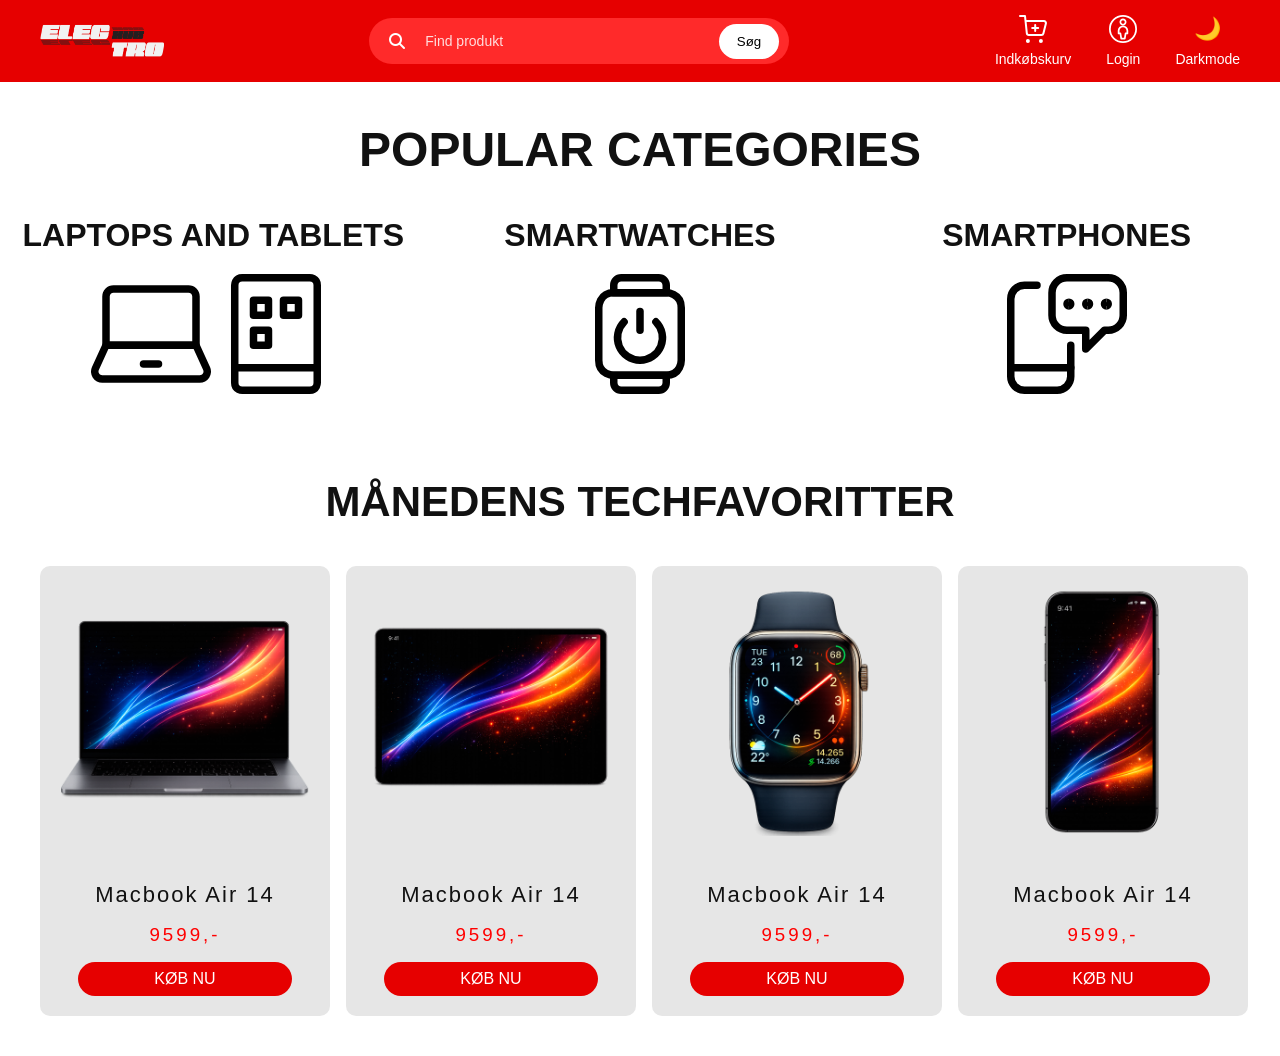
==== index.html @ 6bc9238a "javascriptedit" ====
<!DOCTYPE html>
<html lang="da">

<head>
    <meta charset="UTF-8">
    <title>Menu</title>
    <link rel="stylesheet" href="index.css">
    <link rel="stylesheet" href="global.css">
    <link rel="stylesheet" href="https://cdnjs.cloudflare.com/ajax/libs/font-awesome/6.5.0/css/all.min.css">
</head>

<body>

    <header class="topbar">
        <div class="burger">
            <i class="fa fa-bars"></i>
        </div>

        <div class="logo">
            <img src="logolightmode.png" alt="Electro Logo">
        </div>

        <div class="search-box">
            <i class="fa fa-search"></i>
            <input type="text" placeholder="Find produkt">
            <button>Søg</button>
        </div>

        <nav class="menu-icons">
            <a href="#">
                <img src="ikoner/Shopping-Cart-Add--Streamline-Core.svg" alt="Indkøbskurv">
                Indkøbskurv
            </a>

            <a href="#">
                <img src="ikoner/Single-Neutral-Circle--Streamline-Ultimate.svg" alt="Login">
                Login
            </a>

            <a href="#" id="darkmode-toggle">
                <span class="moon-icon">🌙</span>
                Darkmode
            </a>
        </nav>
    </header>

    <div class="burger-menu">
        <div class="burger-top">
            <img src="logolightmode.png" alt="Electro Logo" class="burger-logo">
        </div>

        <div class="burger-search">
            <i class="fa fa-search"></i>
            <span>Søg</span>
        </div>

        <div class="burger-categories">
            <a href="#" class="burger-category">
                <span>LAPTOPS AND TABLETS</span>
                <div class="burger-icons">
                    <img src="ikoner/Categories/Laptop--Streamline-Ultimate.svg" alt="Laptop">
                    <img src="ikoner/Categories/Tablet--Streamline-Ultimate.svg" alt="Tablet">
                </div>
                <div class="burger-arrow">
                    <i class="fa fa-arrow-right"></i>
                </div>
            </a>

            <a href="#" class="burger-category">
                <span>SMARTPHONES</span>
                <div class="burger-icons">
                    <img src="ikoner/Categories/Phone-Type--Streamline-Ultimate.svg" alt="Smartphone">
                </div>
                <div class="burger-arrow">
                    <i class="fa fa-arrow-right"></i>
                </div>
            </a>

            <a href="#" class="burger-category">
                <span>SMARTWATCHES</span>
                <div class="burger-icons">
                    <img src="ikoner/Categories/Smart-Watch-Square-Power--Streamline-Ultimate.svg" alt="Smartwatch">
                </div>
                <div class="burger-arrow">
                    <i class="fa fa-arrow-right"></i>
                </div>
            </a>

            <a href="#" class="burger-category">
                <span>Din nærmeste ElectroHub</span>
                <div class="burger-icons">
                    <img src="ikoner/location.svg" alt="Lokation">
                </div>
                <div class="burger-arrow">
                    <i class="fa fa-arrow-right"></i>
                </div>
            </a>
        </div>

        <div class="burger-bottom">
            <a href="#" class="burger-account">
                <img src="ikoner/Single-Neutral-Circle--Streamline-Ultimate.svg" alt="Login">
                <span>Login</span>
            </a>

            <a href="#" class="burger-account">
                <img src="ikoner/signup.svg" alt="Signup">
                <span>Signup</span>
            </a>
        </div>
    </div>


</body>
<h1 class="h1popularcategories">POPULAR CATEGORIES</h1>

<div class="ikonsandcategories">

    <div class="ikonscategoriesindividual">
        <h2 class="popularcategories">LAPTOPS AND TABLETS</h2>

        <div class="category-icons">
            <img class="icon-light" src="ikoner/Categories/Laptop--Streamline-Ultimate.svg" alt="Phone">
            <img class="icon-dark" src="ikoner/Categories/darkmode/LaptopStreamlineUltimate.svgdarkmode.svg"
                alt="Phone">
            <img class="icon-light" src="ikoner/Categories/Tablet--Streamline-Ultimate.svg" alt="Phone">
            <img class="icon-dark" src="ikoner/Categories/darkmode/TabletStreamlineUltimate.svgdarkmode.svg"
                alt="Phone">
        </div>

    </div>
    <div class="ikonscategoriesindividual">
        <h2 class="popularcategories">SMARTWATCHES</h2>

        <div class="category-icons">
            <img class="icon-light" src="ikoner/Categories/Smart-Watch-Square-Power--Streamline-Ultimate.svg"
                alt="Phone">
            <img class="icon-dark"
                src="ikoner/Categories/darkmode/SmartWatchSquarePowerStreamlineUltimate.svgdarkmode.svg" alt="Phone">
        </div>

    </div>
    <div class="ikonscategoriesindividual">
        <h2 class="popularcategories">SMARTPHONES</h2>

        <div class="category-icons">
            <img class="icon-light" src="ikoner/Categories/Phone-Type--Streamline-Ultimate.svg" alt="Phone">
            <img class="icon-dark" src="ikoner/Categories/darkmode/PhoneTypeStreamlineUltimate.svgdarkmode.svg"
                alt="Phone">
        </div>

    </div>
</div>

<h2 class="h2techfavoritter">MÅNEDENS TECHFAVORITTER</h2>




<div class="samletfavoritter">
    <div class="favoritter">
        <div class="laptop">
            <img src="Billeder/laptop.png" alt="Laptop">
        </div>
        <h3 class="h3titel">Macbook Air 14</h3>
        <h3 class="h3pris">9599,-</h3>
        <button class="mybutton">KØB NU</button>
    </div>

    <div class="favoritter">
        <div class="laptop">
            <img src="Billeder/tablet.png" alt="Laptop">
        </div>
        <h3 class="h3titel">Macbook Air 14</h3>
        <h3 class="h3pris">9599,-</h3>
        <button class="mybutton">KØB NU</button>
    </div>

    <div class="favoritter">
        <div class="laptop">
            <img src="Billeder/Smartwatch.png" alt="Laptop">
        </div>
        <h3 class="h3titel">Macbook Air 14</h3>
        <h3 class="h3pris">9599,-</h3>
        <button class="mybutton">KØB NU</button>
    </div>

    <div class="favoritter">
        <div class="laptop">
            <img src="Billeder/smartphone.png" alt="Laptop">
        </div>

        <div class="favoritterindhold">
            <h3 class="h3titel">Macbook Air 14</h3>
            <h3 class="h3pris">9599,-</h3>
            <button class="mybutton">KØB NU</button>
        </div>
    </div>
    <script src="darkmode.js"></script>

</html>
---- index.css ----
* {
  margin: 0;
  padding: 0;
  box-sizing: border-box;
  font-family: Arial, sans-serif;
}

.topbar {
  background: #e60000;
  display: flex;
  align-items: center;
  justify-content: space-between;
  padding: 15px 40px;
}
.h1popularcategories {
  text-align: center;
  margin-top: 40px;
  font-size: clamp(28px, 4vw, 48px);
}

.ikonsandcategories {
  display: grid;
  grid-template-columns: 1fr 1fr 1fr;
}
.popularcategories {
  font-size: 32px;
  text-align: center;
  margin-top: 40px;
}

.ikonscategoriesindividual {
  display: flex;
  flex-direction: column; /* h2 øverst, ikoner under */
  align-items: center;
  gap: 20px;
}
.ikonscategoriesindividual img {
  width: 120px; /* gør ikoner større */
  height: auto;
}
.h2techfavoritter {
  text-align: center;
  margin-top: 80px;
  font-size: 42px;
}
/* LOGO */

.logo {
  font-size: 28px;
  font-weight: bold;
  color: white;
}

.logo .elec {
  color: white;
}

.logo .tro {
  color: white;
}

/* SEARCH */

.search-box {
  display: flex;
  align-items: center;
  background: #ff2a2a;
  border-radius: 40px;
  padding: 5px 10px;
  width: 420px;
}

.search-box i {
  color: white;
  margin: 0 10px;
}

.search-box input {
  border: none;
  outline: none;
  flex: 1;
  padding: 10px;
  background: transparent;
  color: white;
  font-size: 14px;
}

.search-box input::placeholder {
  color: #ffdede;
}

.search-box button {
  background: white;
  border: none;
  padding: 10px 18px;
  border-radius: 25px;
  cursor: pointer;
}

/* MENU LINKS */

.menu-icons {
  display: flex;
  gap: 35px;
}

/* hvert ikon + tekst */
.menu-icons a {
  display: flex;
  flex-direction: column;
  align-items: center;
  justify-content: flex-start;
  text-align: center;
  color: white;
  text-decoration: none;
  font-size: 14px;
  gap: 8px;
}

/* PNG ikoner */
.menu-icons img {
  height: 28px;
  width: auto;
  display: block;
  filter: brightness(0) invert(1);
}

/* måne ikon (HTML) */
.moon-icon {
  height: 28px;
  display: flex;
  align-items: center;
  justify-content: center;
  font-size: 22px;
  line-height: 1;
}

/* logo */
.logo img {
  height: 40px;
  width: auto;
  display: block;
}

.favoritter img {
  width: 250px;
  height: auto;
  margin-bottom: 32px;
}
.mybutton {
  background-color: #e60000;
  color: white;
  border: none;
  padding: 8px 76px;
  font-size: 16px;
  border-radius: 20px;
  cursor: pointer;
  transition: 0.2s;
}

.mybutton:hover {
  background-color: #c40000;
}

.samletfavoritter {
  display: grid;
  grid-template-columns: 1fr 1fr 1fr 1fr;
  margin: 40px;
  gap: 16px;
}
.favoritter {
  background: #e6e6e6;
  padding: 20px;
  border-radius: 10px;
  text-align: center;
}
.h3pris {
  margin-top: 10px;
  margin-bottom: 16px;
  text-align: center;
  color: red;
  letter-spacing: 3px;
  font-weight: 200;
}
.h3titel {
  margin-top: 10px;
  margin-bottom: 16px;
  text-align: center;
  font-size: 22px;
  font-weight: 200;
  letter-spacing: 2px;
}
@media (max-width: 768px) {
  .samletfavoritter {
    display: grid;
    grid-template-columns: 1fr 1fr;
    margin: 20px;
    gap: 12px;
  }

  .favoritter {
    background: #e6e6e6;
    padding: 10px;
    border-radius: 10px;
  }

  /* mindre billeder */
  .favoritter img {
    width: 100%;
    max-width: 160px;
    display: block;
    margin: auto;
  }

  /* mindre tekst */
  .h3titel {
    font-size: 16px;
  }

  .h3pris {
    font-size: 16px;
  }

  /* mindre knap */
  .mybutton {
    padding: 6px 20px;
    font-size: 14px;
  }

  .ikonsandcategories {
    display: flex;
    flex-direction: column;
  }
}
/* BURGER BUTTON */
.burger {
  display: none;
  font-size: 28px;
  color: white;
  cursor: pointer;
}

/* BURGER MENU */
.burger-menu {
  display: none;
  opacity: 0;
  transition: opacity 0.3s ease;
  background: #d9d9d9;
  min-height: 100vh;
  width: 100%;
  flex-direction: column;
}

.burger-menu.active {
  display: block;
  opacity: 1;
  display: flex;
}
.burger-top {
  display: flex;
  justify-content: center;
  padding: 32px 20px 24px;
}

.burger-logo {
  width: 220px;
  max-width: 100%;
  display: block;
}

.burger-search {
  display: flex;
  align-items: center;
  gap: 10px;
  color: #e60000;
  font-size: 16px;
  padding: 0 24px 14px;
  border-bottom: 1px solid #c8c8c8;
}

.burger-search i {
  font-size: 18px;
}

.burger-categories {
  width: 100%;
}

.burger-category {
  display: grid;
  grid-template-columns: 1.6fr 1fr 56px;
  align-items: center;
  min-height: 78px;
  padding: 0 0 0 24px;
  border-bottom: 1px solid #c8c8c8;
  text-decoration: none;
  color: #e60000;
}

.burger-category span {
  font-size: 15px;
}

.burger-icons {
  display: flex;
  justify-content: center;
  align-items: center;
  gap: 12px;
}

.burger-icons img {
  width: 34px;
  height: 34px;
  object-fit: contain;
}

.burger-arrow {
  width: 42px;
  height: 42px;
  border-radius: 50%;
  background: #ff1200;
  color: white;
  display: flex;
  align-items: center;
  justify-content: center;
  font-size: 24px;
  justify-self: center;
}

.burger-bottom {
  margin-top: auto;
  display: flex;
  justify-content: flex-end;
  align-items: stretch;
}

.burger-account {
  background: #ff1200;
  color: white;
  text-decoration: none;
  width: 140px;
  min-height: 110px;
  display: flex;
  flex-direction: column;
  align-items: center;
  justify-content: center;
  gap: 10px;
}
.burger-account:first-child {
  border-top-left-radius: 36px;
}

.burger-account img {
  width: 42px;
  height: 42px;
  filter: brightness(0) invert(1);
}

.burger-account span {
  font-size: 20px;
}

/* MOBIL */
@media (max-width: 768px) {
  .search-box,
  .menu-icons {
    display: none;
  }

  .burger {
    display: block;
  }

  .topbar {
    padding: 15px 20px;
  }

  .logo img {
    height: 34px;
  }
}

/* EKSTRA SMÅ SKÆRME */
@media (max-width: 520px) {
  .burger-logo {
    width: 180px;
  }

  .burger-category {
    grid-template-columns: 1.4fr 0.9fr 48px;
    padding-left: 16px;
  }

  .burger-category span {
    font-size: 13px;
  }

  .burger-icons img {
    width: 30px;
    height: 30px;
  }

  .burger-arrow {
    width: 38px;
    height: 38px;
    font-size: 20px;
  }

  .burger-account {
    width: 140px;
    min-height: 90px;
  }

  .burger-account span {
    font-size: 16px;
  }
}

@media (max-width: 900px) {
  .samletfavoritter {
    display: grid;
    grid-template-columns: 1fr 1fr 1fr;
    margin: 20px;
    gap: 12px;
  }
  .h1popularcategories {
    text-align: center;
    margin-top: 40px;
    font-size: 40px;
  }
  .favoritter {
    background: #e6e6e6;
    padding: 10px;
    border-radius: 10px;
  }

  /* mindre billeder */
  .favoritter img {
    width: 100%;
    max-width: 160px;
    display: block;
    margin: auto;
  }

  /* mindre tekst */
  .h3titel {
    font-size: 16px;
  }

  .h3pris {
    font-size: 16px;
  }

  /* mindre knap */
  .mybutton {
    padding: 6px 20px;
    font-size: 14px;
  }

  .ikonsandcategories {
    display: flex;
    flex-direction: column;
  }
}

@media (max-width: 600px) {
  .h1popularcategories {
    text-align: center;
    margin-top: 40px;
    /* font-size: 35px; */
  }

  .samletfavoritter {
    display: grid;
    grid-template-columns: 1fr 1fr;
    margin: 20px;
    gap: 12px;
  }

  .favoritter {
    background: #e6e6e6;
    padding: 10px;
    border-radius: 10px;
  }

  /* mindre billeder */
  .favoritter img {
    width: 100%;
    max-width: 160px;
    display: block;
    margin: auto;
  }

  /* mindre tekst */
  .h3titel {
    font-size: 16px;
  }

  .h3pris {
    font-size: 16px;
  }

  /* mindre knap */
  .mybutton {
    padding: 6px 20px;
    font-size: 14px;
  }

  .ikonsandcategories {
    display: flex;
    flex-direction: column;
  }
}
---- global.css ----
/* Standard (light mode) */
body {
  background-color: white;
  color: #111;
}

/* Dark mode */
body.dark {
  background-color: #323131;
  color: white;
}

/* Topbar / menu */
body.dark .topbar {
  background-color: #c5272d;
}

/* Burger menu */
body.dark .burger-menu {
  background-color: #c5272d;
}

/* Tekst i menu */
body.dark .menu-icons a,
body.dark .burger-category,
body.dark .burger-account {
  color: white;
}

.icon-dark {
  display: none;
}

body.dark .icon-light {
  display: none;
}

body.dark .icon-dark {
  display: inline-block;
}
body.dark .h3titel {
  color: black;
}
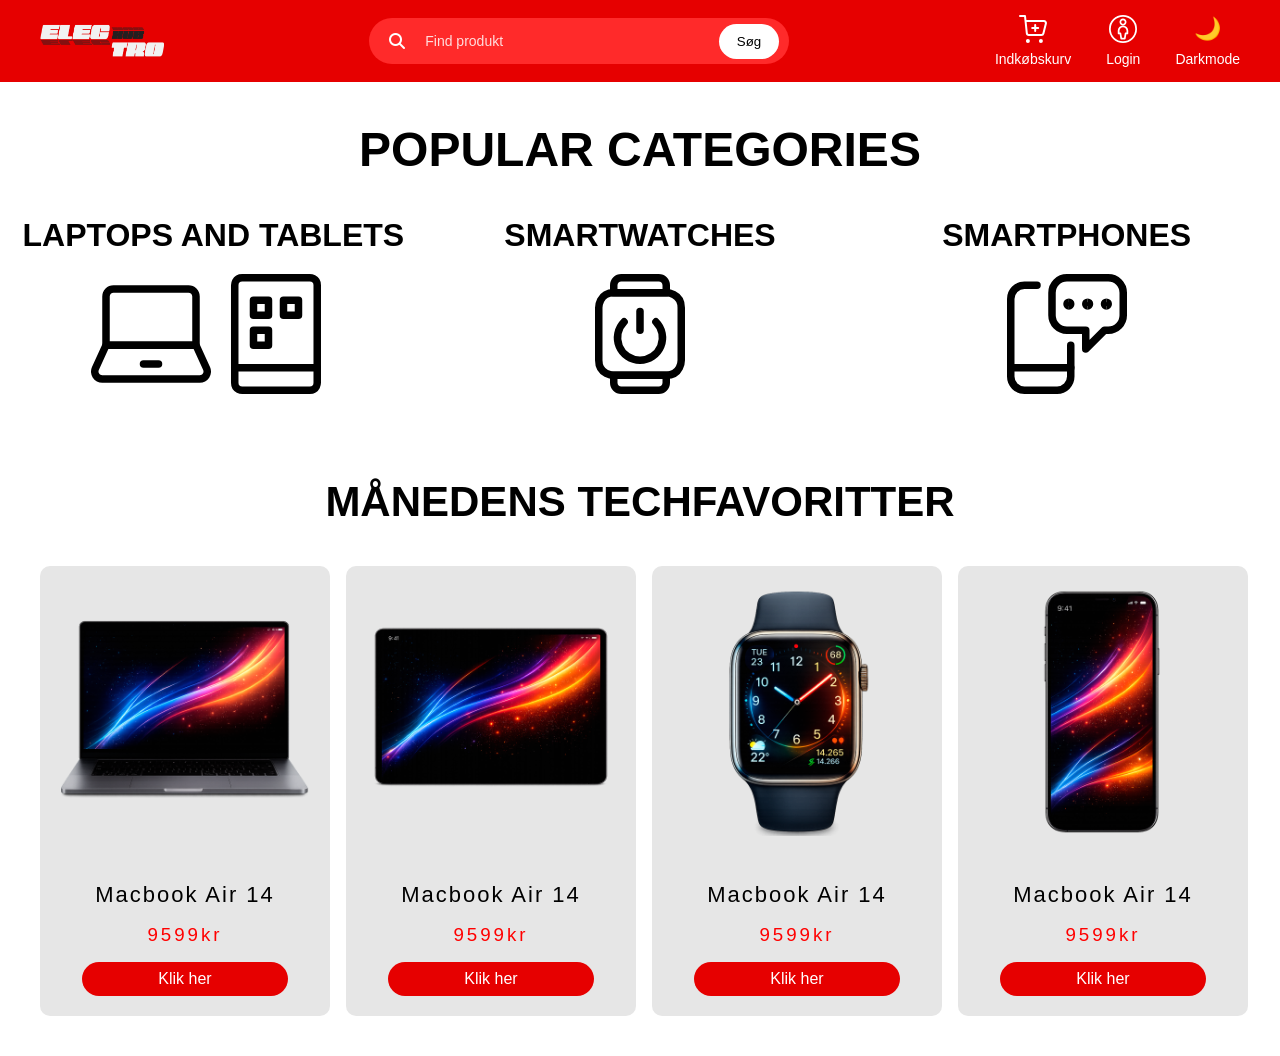
==== commit 33b567cb: "Fonte, Forms og globel.css" ====
--- a/index.html
+++ b/index.html
@@ -5,7 +5,6 @@
     <meta charset="UTF-8">
     <title>Menu</title>
     <link rel="stylesheet" href="index.css">
-    <link rel="stylesheet" href="global.css">
     <link rel="stylesheet" href="https://cdnjs.cloudflare.com/ajax/libs/font-awesome/6.5.0/css/all.min.css">
 </head>
 
@@ -32,12 +31,12 @@
                 Indkøbskurv
             </a>
 
-            <a href="#">
+            <a href="forms.html">
                 <img src="ikoner/Single-Neutral-Circle--Streamline-Ultimate.svg" alt="Login">
                 Login
             </a>
 
-            <a href="#" id="darkmode-toggle">
+            <a href="#">
                 <span class="moon-icon">🌙</span>
                 Darkmode
             </a>
@@ -120,12 +119,8 @@
         <h2 class="popularcategories">LAPTOPS AND TABLETS</h2>
 
         <div class="category-icons">
-            <img class="icon-light" src="ikoner/Categories/Laptop--Streamline-Ultimate.svg" alt="Phone">
-            <img class="icon-dark" src="ikoner/Categories/darkmode/LaptopStreamlineUltimate.svgdarkmode.svg"
-                alt="Phone">
-            <img class="icon-light" src="ikoner/Categories/Tablet--Streamline-Ultimate.svg" alt="Phone">
-            <img class="icon-dark" src="ikoner/Categories/darkmode/TabletStreamlineUltimate.svgdarkmode.svg"
-                alt="Phone">
+            <img src="ikoner/Categories/Laptop--Streamline-Ultimate.svg" alt="Laptop">
+            <img src="ikoner/Categories/Tablet--Streamline-Ultimate.svg" alt="Tablet">
         </div>
 
     </div>
@@ -133,10 +128,7 @@
         <h2 class="popularcategories">SMARTWATCHES</h2>
 
         <div class="category-icons">
-            <img class="icon-light" src="ikoner/Categories/Smart-Watch-Square-Power--Streamline-Ultimate.svg"
-                alt="Phone">
-            <img class="icon-dark"
-                src="ikoner/Categories/darkmode/SmartWatchSquarePowerStreamlineUltimate.svgdarkmode.svg" alt="Phone">
+            <img src="ikoner/Categories/Smart-Watch-Square-Power--Streamline-Ultimate.svg" alt="Laptop">
         </div>
 
     </div>
@@ -144,9 +136,7 @@
         <h2 class="popularcategories">SMARTPHONES</h2>
 
         <div class="category-icons">
-            <img class="icon-light" src="ikoner/Categories/Phone-Type--Streamline-Ultimate.svg" alt="Phone">
-            <img class="icon-dark" src="ikoner/Categories/darkmode/PhoneTypeStreamlineUltimate.svgdarkmode.svg"
-                alt="Phone">
+            <img src="ikoner/Categories/Phone-Type--Streamline-Ultimate.svg" alt="Laptop">
         </div>
 
     </div>
@@ -163,8 +153,8 @@
             <img src="Billeder/laptop.png" alt="Laptop">
         </div>
         <h3 class="h3titel">Macbook Air 14</h3>
-        <h3 class="h3pris">9599,-</h3>
-        <button class="mybutton">KØB NU</button>
+        <h3 class="h3pris">9599kr</h3>
+        <button class="mybutton">Klik her</button>
     </div>
 
     <div class="favoritter">
@@ -172,8 +162,8 @@
             <img src="Billeder/tablet.png" alt="Laptop">
         </div>
         <h3 class="h3titel">Macbook Air 14</h3>
-        <h3 class="h3pris">9599,-</h3>
-        <button class="mybutton">KØB NU</button>
+        <h3 class="h3pris">9599kr</h3>
+        <button class="mybutton">Klik her</button>
     </div>
 
     <div class="favoritter">
@@ -181,8 +171,8 @@
             <img src="Billeder/Smartwatch.png" alt="Laptop">
         </div>
         <h3 class="h3titel">Macbook Air 14</h3>
-        <h3 class="h3pris">9599,-</h3>
-        <button class="mybutton">KØB NU</button>
+        <h3 class="h3pris">9599kr</h3>
+        <button class="mybutton">Klik her</button>
     </div>
 
     <div class="favoritter">
@@ -192,10 +182,10 @@
 
         <div class="favoritterindhold">
             <h3 class="h3titel">Macbook Air 14</h3>
-            <h3 class="h3pris">9599,-</h3>
-            <button class="mybutton">KØB NU</button>
+            <h3 class="h3pris">9599kr</h3>
+            <button class="mybutton">Klik her</button>
         </div>
     </div>
-    <script src="darkmode.js"></script>
+    <script src="index.js"></script>
 
 </html>
--- a/index.css
+++ b/index.css
@@ -33,6 +33,10 @@
   flex-direction: column; /* h2 øverst, ikoner under */
   align-items: center;
   gap: 20px;
+}
+a {
+  text-decoration: none;
+  color: inherit;
 }
 .ikonscategoriesindividual img {
   width: 120px; /* gør ikoner større */
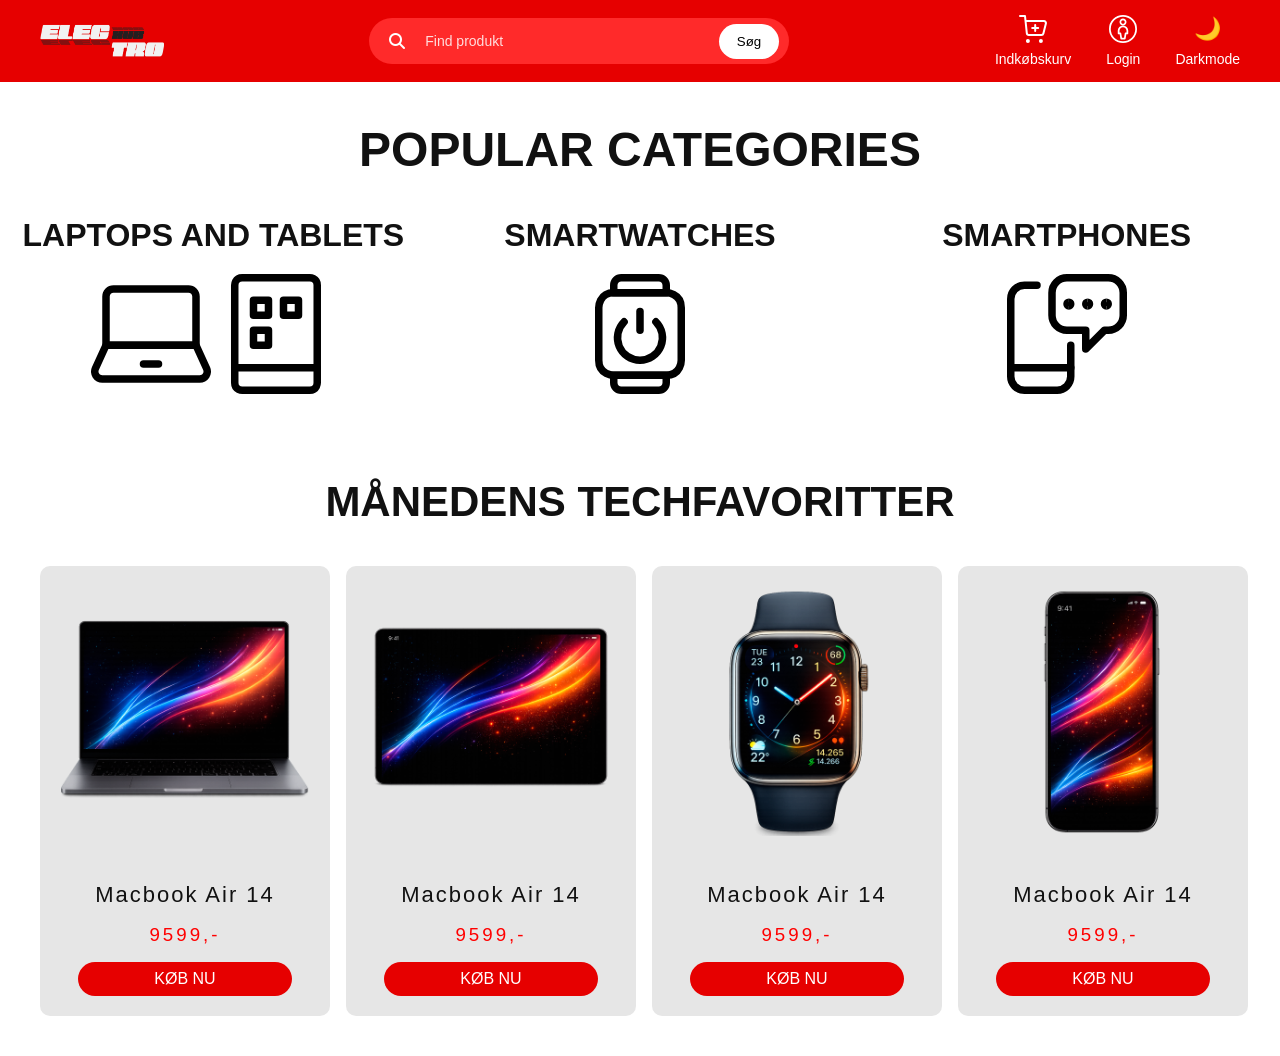
==== commit 67758ced: "Merge pull request #17 from Frederikhn97/Forms_done Forms done" ====
--- a/index.html
+++ b/index.html
@@ -5,6 +5,7 @@
     <meta charset="UTF-8">
     <title>Menu</title>
     <link rel="stylesheet" href="index.css">
+    <link rel="stylesheet" href="global.css">
     <link rel="stylesheet" href="https://cdnjs.cloudflare.com/ajax/libs/font-awesome/6.5.0/css/all.min.css">
 </head>
 
@@ -36,7 +37,7 @@
                 Login
             </a>
 
-            <a href="#">
+            <a href="#" id="darkmode-toggle">
                 <span class="moon-icon">🌙</span>
                 Darkmode
             </a>
@@ -110,82 +111,100 @@
     </div>
 
 
+
+    <h1 class="h1popularcategories">POPULAR CATEGORIES</h1>
+
+    <div class="ikonsandcategories">
+
+        <div class="ikonscategoriesindividual">
+            <a href="productlist.html?category=laptops">
+                <h2 class="popularcategories">LAPTOPS AND TABLETS</h2>
+            </a>
+
+            <div class="category-icons">
+                <img class="icon-light" src="ikoner/Categories/Laptop--Streamline-Ultimate.svg" alt="Phone">
+                <img class="icon-dark" src="ikoner/Categories/darkmode/LaptopStreamlineUltimate.svgdarkmode.svg"
+                    alt="Phone">
+                <img class="icon-light" src="ikoner/Categories/Tablet--Streamline-Ultimate.svg" alt="Phone">
+                <img class="icon-dark" src="ikoner/Categories/darkmode/TabletStreamlineUltimate.svgdarkmode.svg"
+                    alt="Phone">
+            </div>
+
+        </div>
+        <div class="ikonscategoriesindividual">
+            <a href="productlist.html?category=mens-watches">
+                <h2 class="popularcategories">SMARTWATCHES</h2>
+            </a>
+
+            <div class="category-icons">
+                <img class="icon-light" src="ikoner/Categories/Smart-Watch-Square-Power--Streamline-Ultimate.svg"
+                    alt="Phone">
+                <img class="icon-dark"
+                    src="ikoner/Categories/darkmode/SmartWatchSquarePowerStreamlineUltimate.svgdarkmode.svg"
+                    alt="Phone">
+            </div>
+
+        </div>
+        <div class="ikonscategoriesindividual">
+            <a href="productlist.html?category=smartphones">
+                <h2 class="popularcategories">SMARTPHONES</h2>
+            </a>
+
+            <div class="category-icons">
+                <img class="icon-light" src="ikoner/Categories/Phone-Type--Streamline-Ultimate.svg" alt="Phone">
+                <img class="icon-dark" src="ikoner/Categories/darkmode/PhoneTypeStreamlineUltimate.svgdarkmode.svg"
+                    alt="Phone">
+            </div>
+
+        </div>
+    </div>
+
+    <h2 class="h2techfavoritter">MÅNEDENS TECHFAVORITTER</h2>
+
+
+
+
+    <div class="samletfavoritter">
+        <div class="favoritter">
+            <div class="laptop">
+                <img src="Billeder/laptop.png" alt="Laptop">
+            </div>
+            <h3 class="h3titel">Macbook Air 14</h3>
+            <h3 class="h3pris">9599,-</h3>
+            <button class="mybutton">KØB NU</button>
+        </div>
+
+        <div class="favoritter">
+            <div class="laptop">
+                <img src="Billeder/tablet.png" alt="Laptop">
+            </div>
+            <h3 class="h3titel">Macbook Air 14</h3>
+            <h3 class="h3pris">9599,-</h3>
+            <button class="mybutton">KØB NU</button>
+        </div>
+
+        <div class="favoritter">
+            <div class="laptop">
+                <img src="Billeder/Smartwatch.png" alt="Laptop">
+            </div>
+            <h3 class="h3titel">Macbook Air 14</h3>
+            <h3 class="h3pris">9599,-</h3>
+            <button class="mybutton">KØB NU</button>
+        </div>
+
+        <div class="favoritter">
+            <div class="laptop">
+                <img src="Billeder/smartphone.png" alt="Laptop">
+            </div>
+
+            <div class="favoritterindhold">
+                <h3 class="h3titel">Macbook Air 14</h3>
+                <h3 class="h3pris">9599,-</h3>
+                <button class="mybutton">KØB NU</button>
+            </div>
+        </div>
 </body>
-<h1 class="h1popularcategories">POPULAR CATEGORIES</h1>
-
-<div class="ikonsandcategories">
-
-    <div class="ikonscategoriesindividual">
-        <h2 class="popularcategories">LAPTOPS AND TABLETS</h2>
-
-        <div class="category-icons">
-            <img src="ikoner/Categories/Laptop--Streamline-Ultimate.svg" alt="Laptop">
-            <img src="ikoner/Categories/Tablet--Streamline-Ultimate.svg" alt="Tablet">
-        </div>
-
-    </div>
-    <div class="ikonscategoriesindividual">
-        <h2 class="popularcategories">SMARTWATCHES</h2>
-
-        <div class="category-icons">
-            <img src="ikoner/Categories/Smart-Watch-Square-Power--Streamline-Ultimate.svg" alt="Laptop">
-        </div>
-
-    </div>
-    <div class="ikonscategoriesindividual">
-        <h2 class="popularcategories">SMARTPHONES</h2>
-
-        <div class="category-icons">
-            <img src="ikoner/Categories/Phone-Type--Streamline-Ultimate.svg" alt="Laptop">
-        </div>
-
-    </div>
-</div>
-
-<h2 class="h2techfavoritter">MÅNEDENS TECHFAVORITTER</h2>
-
-
-
-
-<div class="samletfavoritter">
-    <div class="favoritter">
-        <div class="laptop">
-            <img src="Billeder/laptop.png" alt="Laptop">
-        </div>
-        <h3 class="h3titel">Macbook Air 14</h3>
-        <h3 class="h3pris">9599kr</h3>
-        <button class="mybutton">Klik her</button>
-    </div>
-
-    <div class="favoritter">
-        <div class="laptop">
-            <img src="Billeder/tablet.png" alt="Laptop">
-        </div>
-        <h3 class="h3titel">Macbook Air 14</h3>
-        <h3 class="h3pris">9599kr</h3>
-        <button class="mybutton">Klik her</button>
-    </div>
-
-    <div class="favoritter">
-        <div class="laptop">
-            <img src="Billeder/Smartwatch.png" alt="Laptop">
-        </div>
-        <h3 class="h3titel">Macbook Air 14</h3>
-        <h3 class="h3pris">9599kr</h3>
-        <button class="mybutton">Klik her</button>
-    </div>
-
-    <div class="favoritter">
-        <div class="laptop">
-            <img src="Billeder/smartphone.png" alt="Laptop">
-        </div>
-
-        <div class="favoritterindhold">
-            <h3 class="h3titel">Macbook Air 14</h3>
-            <h3 class="h3pris">9599kr</h3>
-            <button class="mybutton">Klik her</button>
-        </div>
-    </div>
-    <script src="index.js"></script>
+<script src="index.js"></script>
+<script src="darkmode.js"></script>
 
 </html>
--- a/global.css
+++ b/global.css
@@ -0,0 +1,71 @@
+/* Standard (light mode) */
+body {
+  background-color: white;
+  color: #111;
+}
+
+/* Dark mode */
+body.dark {
+  background-color: #323131;
+  color: white;
+}
+
+/* Topbar / menu */
+body.dark .topbar {
+  background-color: #c5272d;
+}
+
+/* Burger menu */
+body.dark .burger-menu {
+  background-color: #c5272d;
+}
+
+/* Tekst i menu */
+body.dark .menu-icons a,
+body.dark .burger-category,
+body.dark .burger-account {
+  color: black;
+}
+
+.icon-light {
+  display: inline-block;
+}
+
+.icon-dark {
+  display: none;
+}
+
+body.dark .icon-light {
+  display: none;
+}
+
+body.dark .icon-dark {
+  display: inline-block;
+}
+
+body.dark .h3titel {
+  color: black;
+}
+body.dark .description {
+  color: rgb(0, 0, 0);
+}
+body.dark .title {
+  color: rgb(0, 0, 0);
+}
+@media (max-width: 768px) {
+  body.dark .product {
+    color: #111;
+  }
+  body.dark .stortudvalg {
+    color: #ff2a2a;
+  }
+  body.dark .description {
+    color: white;
+  }
+  body.dark .title {
+    color: white;
+  }
+  body.dark .stortudvalg {
+    color: white;
+  }
+}
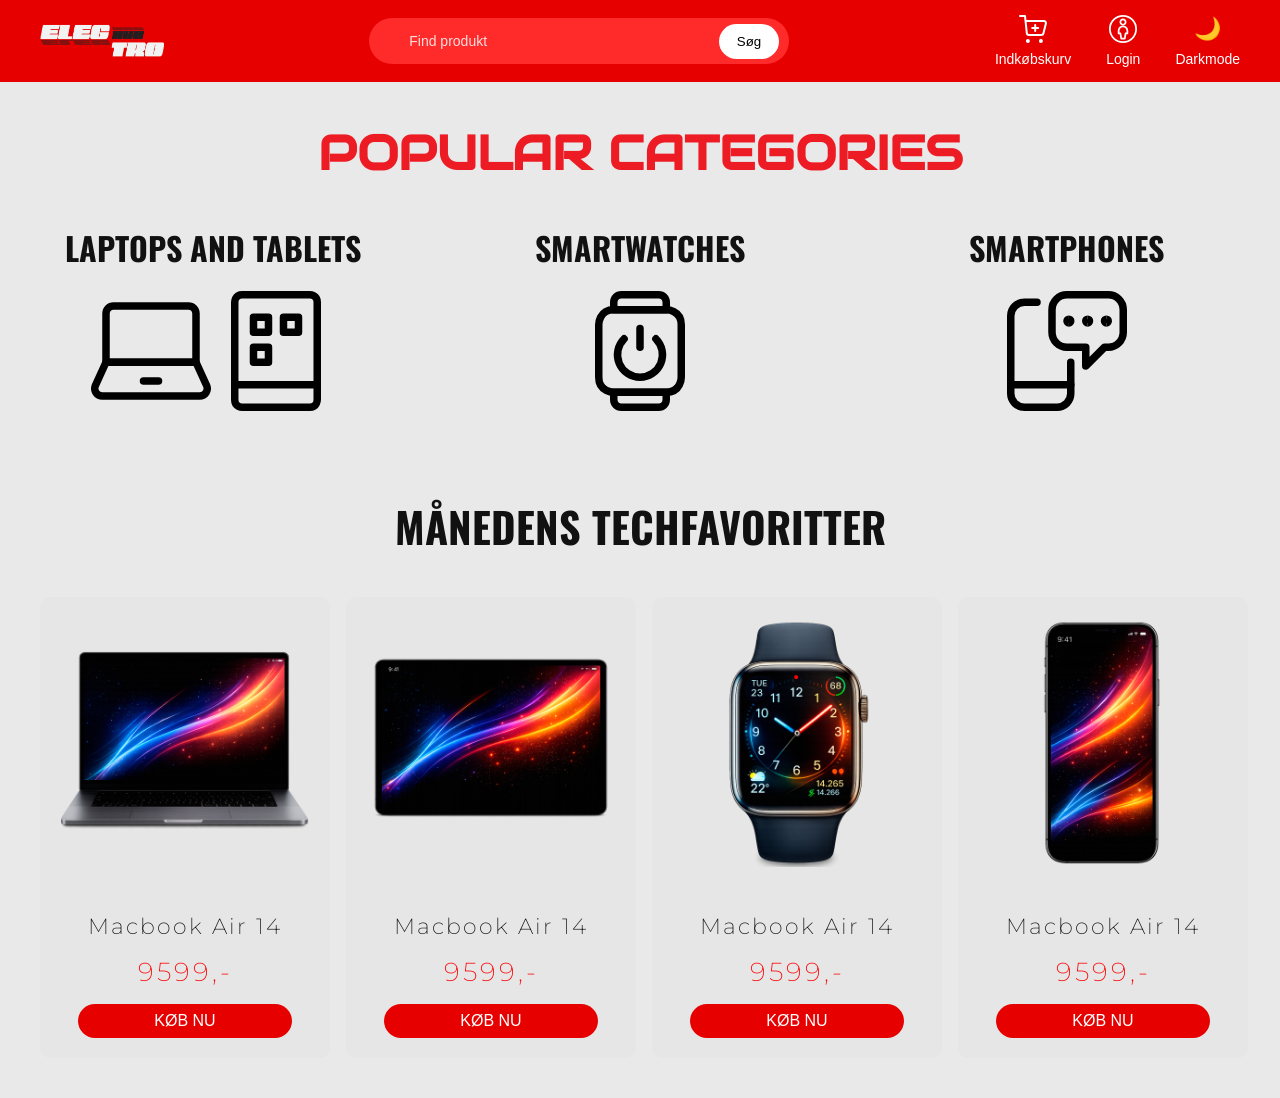
==== commit cb4d2318: "fiksformsogprodukt" ====
--- a/index.html
+++ b/index.html
@@ -6,7 +6,12 @@
     <title>Menu</title>
     <link rel="stylesheet" href="index.css">
     <link rel="stylesheet" href="global.css">
-    <link rel="stylesheet" href="https://cdnjs.cloudflare.com/ajax/libs/font-awesome/6.5.0/css/all.min.css">
+    <link rel="preconnect" href="https://fonts.googleapis.com" />
+    <link rel="preconnect" href="https://fonts.googleapis.com" />
+    <link rel="preconnect" href="https://fonts.gstatic.com" crossorigin />
+    <link
+        href="https://fonts.googleapis.com/css2?family=Audiowide&family=Montserrat:ital,wght@0,100..900;1,100..900&family=Oswald:wght@200..700&display=swap"
+        rel="stylesheet" />
 </head>
 
 <body>
--- a/global.css
+++ b/global.css
@@ -52,6 +52,61 @@
 body.dark .title {
   color: rgb(0, 0, 0);
 }
+body {
+  background-color: #e9e9e9;
+}
+
+main {
+  padding: 40px 20px 100px;
+}
+
+@font-face {
+  font-family: "Estedad";
+  src: url("fonts/Estedad-VF.woff2") format("woff2");
+  font-weight: 100 900;
+}
+
+h1 {
+  font-family: "Audiowide", sans-serif;
+  font-style: normal;
+  font-size: 34px;
+  color: #ed1c24;
+}
+
+h2 {
+  font-family: "oswald", sans-serif;
+  font-optical-sizing: auto;
+  font-weight: 700;
+  font-size: 30px;
+}
+
+h1,
+h2 {
+  text-transform: uppercase;
+}
+
+h3 {
+  font-family: "montserrat", sans-serif;
+  font-optical-sizing: auto;
+  font-weight: 400;
+  font-size: 26px;
+  font-style: normal;
+}
+
+h4 {
+  font-family: "oswald", sans-serif;
+  font-optical-sizing: auto;
+  font-weight: 200;
+  font-size: 20px;
+  font-style: normal;
+}
+
+p {
+  font-family: "Estedad", sans-serif;
+  font-weight: 400;
+  font-size: 14px;
+  font-style: normal;
+}
 @media (max-width: 768px) {
   body.dark .product {
     color: #111;
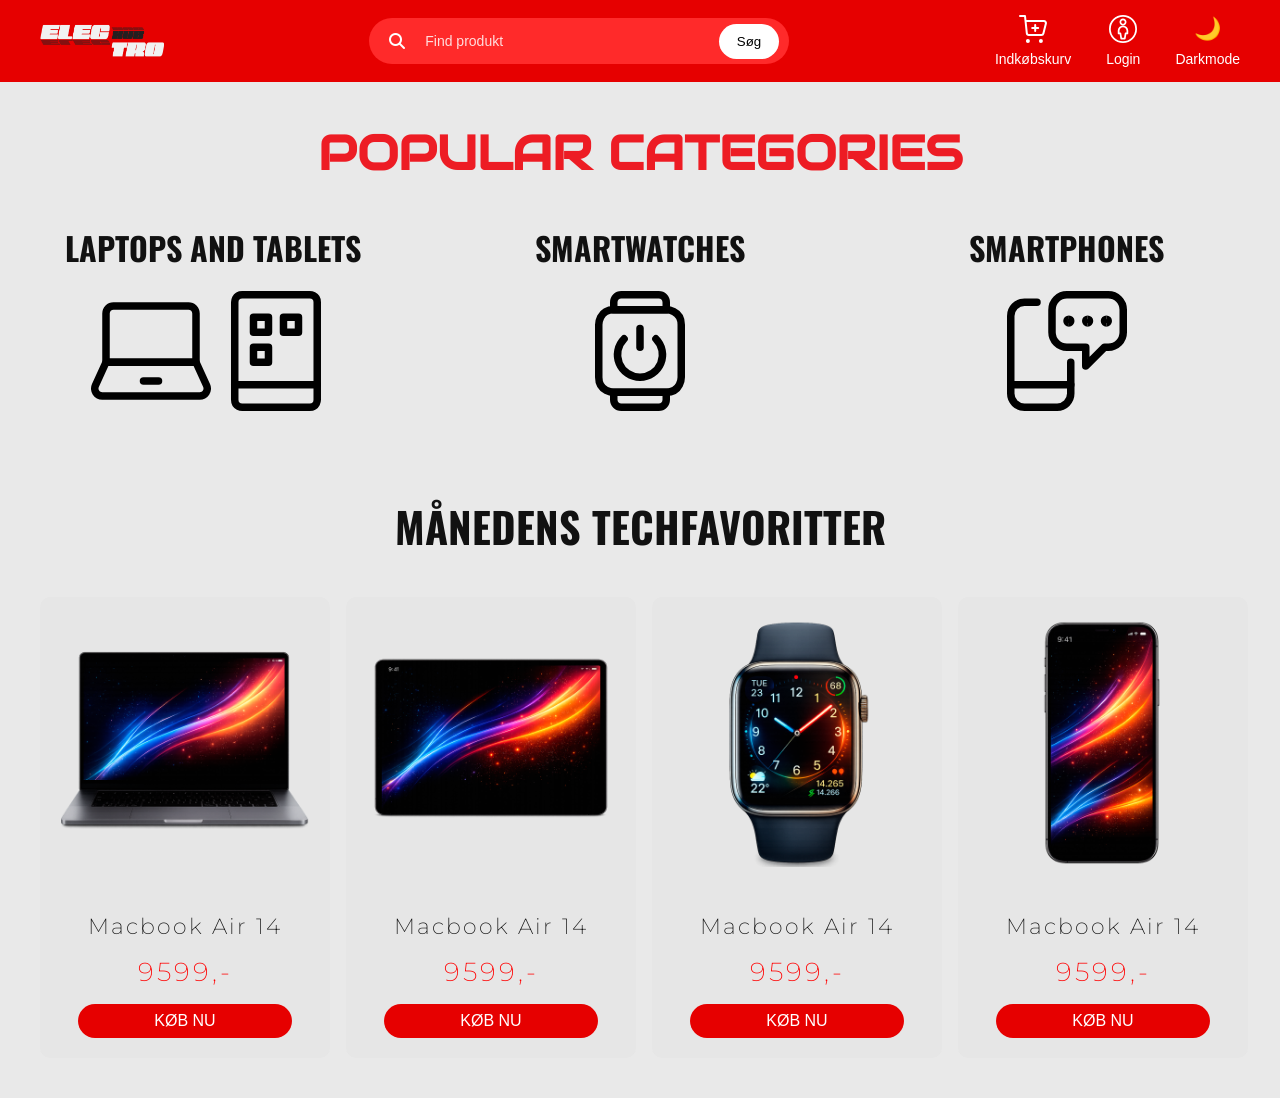
==== commit b57c08c5: "fix" ====
--- a/index.html
+++ b/index.html
@@ -6,6 +6,7 @@
     <title>Menu</title>
     <link rel="stylesheet" href="index.css">
     <link rel="stylesheet" href="global.css">
+    <link rel="stylesheet" href="https://cdnjs.cloudflare.com/ajax/libs/font-awesome/6.5.0/css/all.min.css">
     <link rel="preconnect" href="https://fonts.googleapis.com" />
     <link rel="preconnect" href="https://fonts.googleapis.com" />
     <link rel="preconnect" href="https://fonts.gstatic.com" crossorigin />
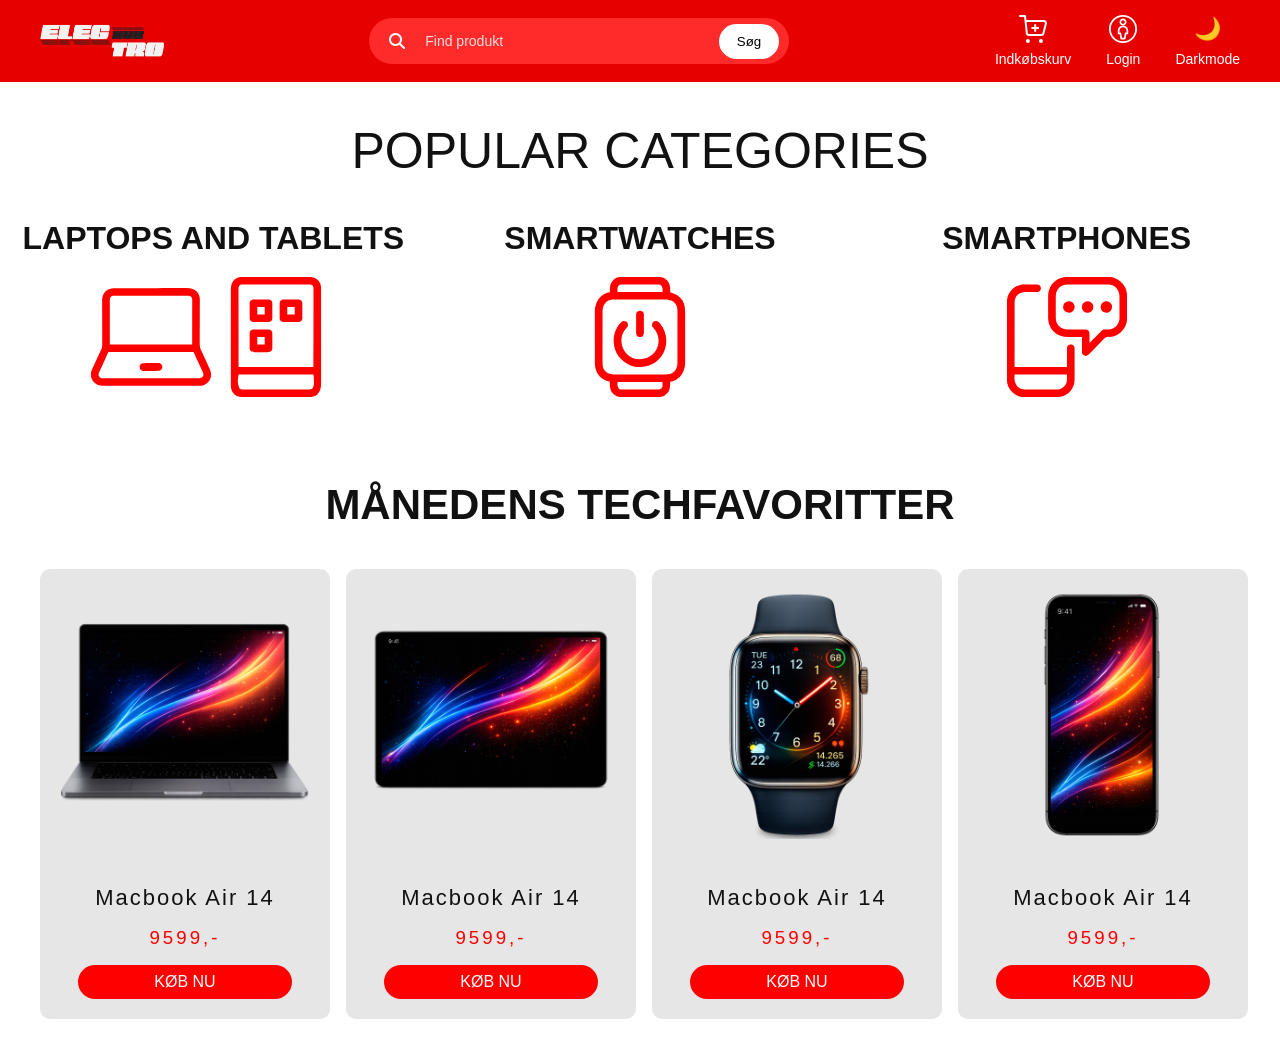
==== commit f461c815: "newedit19marts" ====
--- a/index.html
+++ b/index.html
@@ -7,12 +7,6 @@
     <link rel="stylesheet" href="index.css">
     <link rel="stylesheet" href="global.css">
     <link rel="stylesheet" href="https://cdnjs.cloudflare.com/ajax/libs/font-awesome/6.5.0/css/all.min.css">
-    <link rel="preconnect" href="https://fonts.googleapis.com" />
-    <link rel="preconnect" href="https://fonts.googleapis.com" />
-    <link rel="preconnect" href="https://fonts.gstatic.com" crossorigin />
-    <link
-        href="https://fonts.googleapis.com/css2?family=Audiowide&family=Montserrat:ital,wght@0,100..900;1,100..900&family=Oswald:wght@200..700&display=swap"
-        rel="stylesheet" />
 </head>
 
 <body>
@@ -38,7 +32,7 @@
                 Indkøbskurv
             </a>
 
-            <a href="forms.html">
+            <a href="#">
                 <img src="ikoner/Single-Neutral-Circle--Streamline-Ultimate.svg" alt="Login">
                 Login
             </a>
@@ -128,10 +122,10 @@
             </a>
 
             <div class="category-icons">
-                <img class="icon-light" src="ikoner/Categories/Laptop--Streamline-Ultimate.svg" alt="Phone">
+
                 <img class="icon-dark" src="ikoner/Categories/darkmode/LaptopStreamlineUltimate.svgdarkmode.svg"
                     alt="Phone">
-                <img class="icon-light" src="ikoner/Categories/Tablet--Streamline-Ultimate.svg" alt="Phone">
+
                 <img class="icon-dark" src="ikoner/Categories/darkmode/TabletStreamlineUltimate.svgdarkmode.svg"
                     alt="Phone">
             </div>
@@ -143,8 +137,7 @@
             </a>
 
             <div class="category-icons">
-                <img class="icon-light" src="ikoner/Categories/Smart-Watch-Square-Power--Streamline-Ultimate.svg"
-                    alt="Phone">
+
                 <img class="icon-dark"
                     src="ikoner/Categories/darkmode/SmartWatchSquarePowerStreamlineUltimate.svgdarkmode.svg"
                     alt="Phone">
@@ -157,7 +150,7 @@
             </a>
 
             <div class="category-icons">
-                <img class="icon-light" src="ikoner/Categories/Phone-Type--Streamline-Ultimate.svg" alt="Phone">
+
                 <img class="icon-dark" src="ikoner/Categories/darkmode/PhoneTypeStreamlineUltimate.svgdarkmode.svg"
                     alt="Phone">
             </div>
--- a/index.css
+++ b/index.css
@@ -15,7 +15,8 @@
 .h1popularcategories {
   text-align: center;
   margin-top: 40px;
-  font-size: clamp(28px, 4vw, 48px);
+  font-size: 50px;
+  font-weight: 200;
 }
 
 .ikonsandcategories {
@@ -30,7 +31,7 @@
 
 .ikonscategoriesindividual {
   display: flex;
-  flex-direction: column; /* h2 øverst, ikoner under */
+  flex-direction: column;
   align-items: center;
   gap: 20px;
 }
@@ -39,7 +40,7 @@
   color: inherit;
 }
 .ikonscategoriesindividual img {
-  width: 120px; /* gør ikoner større */
+  width: 120px;
   height: auto;
 }
 .h2techfavoritter {
@@ -47,7 +48,6 @@
   margin-top: 80px;
   font-size: 42px;
 }
-/* LOGO */
 
 .logo {
   font-size: 28px;
@@ -62,8 +62,6 @@
 .logo .tro {
   color: white;
 }
-
-/* SEARCH */
 
 .search-box {
   display: flex;
@@ -101,14 +99,11 @@
   cursor: pointer;
 }
 
-/* MENU LINKS */
-
 .menu-icons {
   display: flex;
   gap: 35px;
 }
 
-/* hvert ikon + tekst */
 .menu-icons a {
   display: flex;
   flex-direction: column;
@@ -121,7 +116,6 @@
   gap: 8px;
 }
 
-/* PNG ikoner */
 .menu-icons img {
   height: 28px;
   width: auto;
@@ -129,7 +123,6 @@
   filter: brightness(0) invert(1);
 }
 
-/* måne ikon (HTML) */
 .moon-icon {
   height: 28px;
   display: flex;
@@ -139,7 +132,6 @@
   line-height: 1;
 }
 
-/* logo */
 .logo img {
   height: 40px;
   width: auto;
@@ -152,7 +144,7 @@
   margin-bottom: 32px;
 }
 .mybutton {
-  background-color: #e60000;
+  background-color: #ff0000;
   color: white;
   border: none;
   padding: 8px 76px;
@@ -177,6 +169,10 @@
   padding: 20px;
   border-radius: 10px;
   text-align: center;
+  transition: all 0.2s ease-in-out;
+}
+.favoritter:hover {
+  transform: scale(1.03);
 }
 .h3pris {
   margin-top: 10px;
@@ -208,7 +204,6 @@
     border-radius: 10px;
   }
 
-  /* mindre billeder */
   .favoritter img {
     width: 100%;
     max-width: 160px;
@@ -216,7 +211,6 @@
     margin: auto;
   }
 
-  /* mindre tekst */
   .h3titel {
     font-size: 16px;
   }
@@ -225,7 +219,6 @@
     font-size: 16px;
   }
 
-  /* mindre knap */
   .mybutton {
     padding: 6px 20px;
     font-size: 14px;
@@ -236,7 +229,7 @@
     flex-direction: column;
   }
 }
-/* BURGER BUTTON */
+
 .burger {
   display: none;
   font-size: 28px;
@@ -244,7 +237,6 @@
   cursor: pointer;
 }
 
-/* BURGER MENU */
 .burger-menu {
   display: none;
   opacity: 0;
@@ -364,7 +356,6 @@
   font-size: 20px;
 }
 
-/* MOBIL */
 @media (max-width: 768px) {
   .search-box,
   .menu-icons {
@@ -384,7 +375,6 @@
   }
 }
 
-/* EKSTRA SMÅ SKÆRME */
 @media (max-width: 520px) {
   .burger-logo {
     width: 180px;
@@ -438,7 +428,6 @@
     border-radius: 10px;
   }
 
-  /* mindre billeder */
   .favoritter img {
     width: 100%;
     max-width: 160px;
@@ -446,7 +435,6 @@
     margin: auto;
   }
 
-  /* mindre tekst */
   .h3titel {
     font-size: 16px;
   }
@@ -455,7 +443,6 @@
     font-size: 16px;
   }
 
-  /* mindre knap */
   .mybutton {
     padding: 6px 20px;
     font-size: 14px;
@@ -464,6 +451,13 @@
   .ikonsandcategories {
     display: flex;
     flex-direction: column;
+    gap: 25px;
+    padding: 80px;
+  }
+  .ikonscategoriesindividual {
+    background-color: #e6e6e6;
+    border-radius: 20px;
+    padding: 30px;
   }
 }
 
@@ -487,7 +481,6 @@
     border-radius: 10px;
   }
 
-  /* mindre billeder */
   .favoritter img {
     width: 100%;
     max-width: 160px;
@@ -495,7 +488,6 @@
     margin: auto;
   }
 
-  /* mindre tekst */
   .h3titel {
     font-size: 16px;
   }
@@ -504,14 +496,14 @@
     font-size: 16px;
   }
 
-  /* mindre knap */
   .mybutton {
     padding: 6px 20px;
     font-size: 14px;
   }
 
-  .ikonsandcategories {
-    display: flex;
-    flex-direction: column;
-  }
-}
+  .ikonscategoriesindividual {
+    background-color: #e6e6e6;
+    border-radius: 20px;
+    padding: 30px;
+  }
+}
--- a/global.css
+++ b/global.css
@@ -27,7 +27,7 @@
   color: black;
 }
 
-.icon-light {
+/* .icon-light {
   display: inline-block;
 }
 
@@ -41,7 +41,7 @@
 
 body.dark .icon-dark {
   display: inline-block;
-}
+} */
 
 body.dark .h3titel {
   color: black;
@@ -51,61 +51,6 @@
 }
 body.dark .title {
   color: rgb(0, 0, 0);
-}
-body {
-  background-color: #e9e9e9;
-}
-
-main {
-  padding: 40px 20px 100px;
-}
-
-@font-face {
-  font-family: "Estedad";
-  src: url("fonts/Estedad-VF.woff2") format("woff2");
-  font-weight: 100 900;
-}
-
-h1 {
-  font-family: "Audiowide", sans-serif;
-  font-style: normal;
-  font-size: 34px;
-  color: #ed1c24;
-}
-
-h2 {
-  font-family: "oswald", sans-serif;
-  font-optical-sizing: auto;
-  font-weight: 700;
-  font-size: 30px;
-}
-
-h1,
-h2 {
-  text-transform: uppercase;
-}
-
-h3 {
-  font-family: "montserrat", sans-serif;
-  font-optical-sizing: auto;
-  font-weight: 400;
-  font-size: 26px;
-  font-style: normal;
-}
-
-h4 {
-  font-family: "oswald", sans-serif;
-  font-optical-sizing: auto;
-  font-weight: 200;
-  font-size: 20px;
-  font-style: normal;
-}
-
-p {
-  font-family: "Estedad", sans-serif;
-  font-weight: 400;
-  font-size: 14px;
-  font-style: normal;
 }
 @media (max-width: 768px) {
   body.dark .product {
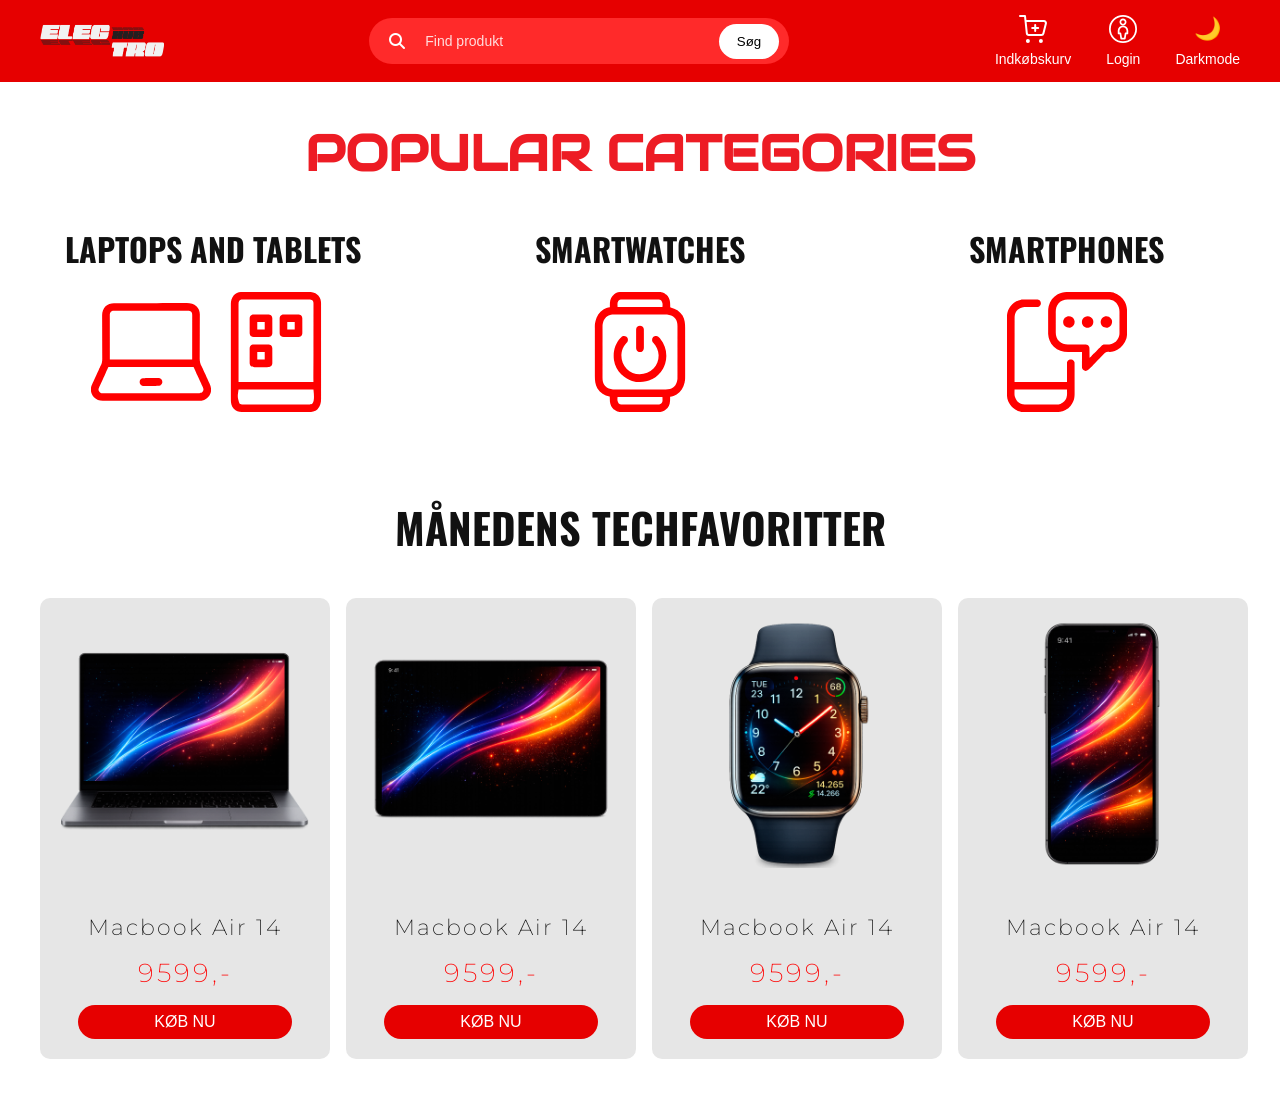
==== commit 4b06afe2: "newedit202619marts" ====
--- a/index.html
+++ b/index.html
@@ -7,6 +7,12 @@
     <link rel="stylesheet" href="index.css">
     <link rel="stylesheet" href="global.css">
     <link rel="stylesheet" href="https://cdnjs.cloudflare.com/ajax/libs/font-awesome/6.5.0/css/all.min.css">
+    <link rel="preconnect" href="https://fonts.googleapis.com" />
+    <link rel="preconnect" href="https://fonts.googleapis.com" />
+    <link rel="preconnect" href="https://fonts.gstatic.com" crossorigin />
+    <link
+        href="https://fonts.googleapis.com/css2?family=Audiowide&family=Montserrat:ital,wght@0,100..900;1,100..900&family=Oswald:wght@200..700&display=swap"
+        rel="stylesheet" />
 </head>
 
 <body>
@@ -32,7 +38,7 @@
                 Indkøbskurv
             </a>
 
-            <a href="#">
+            <a href="forms.html">
                 <img src="ikoner/Single-Neutral-Circle--Streamline-Ultimate.svg" alt="Login">
                 Login
             </a>
--- a/index.css
+++ b/index.css
@@ -15,8 +15,7 @@
 .h1popularcategories {
   text-align: center;
   margin-top: 40px;
-  font-size: 50px;
-  font-weight: 200;
+  font-size: clamp(28px, 4vw, 50px);
 }
 
 .ikonsandcategories {
@@ -31,7 +30,7 @@
 
 .ikonscategoriesindividual {
   display: flex;
-  flex-direction: column;
+  flex-direction: column; /* h2 øverst, ikoner under */
   align-items: center;
   gap: 20px;
 }
@@ -40,7 +39,7 @@
   color: inherit;
 }
 .ikonscategoriesindividual img {
-  width: 120px;
+  width: 120px; /* gør ikoner større */
   height: auto;
 }
 .h2techfavoritter {
@@ -48,6 +47,7 @@
   margin-top: 80px;
   font-size: 42px;
 }
+/* LOGO */
 
 .logo {
   font-size: 28px;
@@ -62,6 +62,8 @@
 .logo .tro {
   color: white;
 }
+
+/* SEARCH */
 
 .search-box {
   display: flex;
@@ -99,11 +101,14 @@
   cursor: pointer;
 }
 
+/* MENU LINKS */
+
 .menu-icons {
   display: flex;
   gap: 35px;
 }
 
+/* hvert ikon + tekst */
 .menu-icons a {
   display: flex;
   flex-direction: column;
@@ -116,6 +121,7 @@
   gap: 8px;
 }
 
+/* PNG ikoner */
 .menu-icons img {
   height: 28px;
   width: auto;
@@ -123,6 +129,7 @@
   filter: brightness(0) invert(1);
 }
 
+/* måne ikon (HTML) */
 .moon-icon {
   height: 28px;
   display: flex;
@@ -132,6 +139,7 @@
   line-height: 1;
 }
 
+/* logo */
 .logo img {
   height: 40px;
   width: auto;
@@ -144,7 +152,7 @@
   margin-bottom: 32px;
 }
 .mybutton {
-  background-color: #ff0000;
+  background-color: #e60000;
   color: white;
   border: none;
   padding: 8px 76px;
@@ -169,10 +177,6 @@
   padding: 20px;
   border-radius: 10px;
   text-align: center;
-  transition: all 0.2s ease-in-out;
-}
-.favoritter:hover {
-  transform: scale(1.03);
 }
 .h3pris {
   margin-top: 10px;
@@ -204,6 +208,7 @@
     border-radius: 10px;
   }
 
+  /* mindre billeder */
   .favoritter img {
     width: 100%;
     max-width: 160px;
@@ -211,6 +216,7 @@
     margin: auto;
   }
 
+  /* mindre tekst */
   .h3titel {
     font-size: 16px;
   }
@@ -219,6 +225,7 @@
     font-size: 16px;
   }
 
+  /* mindre knap */
   .mybutton {
     padding: 6px 20px;
     font-size: 14px;
@@ -229,7 +236,7 @@
     flex-direction: column;
   }
 }
-
+/* BURGER BUTTON */
 .burger {
   display: none;
   font-size: 28px;
@@ -237,6 +244,7 @@
   cursor: pointer;
 }
 
+/* BURGER MENU */
 .burger-menu {
   display: none;
   opacity: 0;
@@ -356,6 +364,7 @@
   font-size: 20px;
 }
 
+/* MOBIL */
 @media (max-width: 768px) {
   .search-box,
   .menu-icons {
@@ -375,6 +384,7 @@
   }
 }
 
+/* EKSTRA SMÅ SKÆRME */
 @media (max-width: 520px) {
   .burger-logo {
     width: 180px;
@@ -428,6 +438,7 @@
     border-radius: 10px;
   }
 
+  /* mindre billeder */
   .favoritter img {
     width: 100%;
     max-width: 160px;
@@ -435,6 +446,7 @@
     margin: auto;
   }
 
+  /* mindre tekst */
   .h3titel {
     font-size: 16px;
   }
@@ -443,6 +455,7 @@
     font-size: 16px;
   }
 
+  /* mindre knap */
   .mybutton {
     padding: 6px 20px;
     font-size: 14px;
@@ -451,13 +464,6 @@
   .ikonsandcategories {
     display: flex;
     flex-direction: column;
-    gap: 25px;
-    padding: 80px;
-  }
-  .ikonscategoriesindividual {
-    background-color: #e6e6e6;
-    border-radius: 20px;
-    padding: 30px;
   }
 }
 
@@ -481,6 +487,7 @@
     border-radius: 10px;
   }
 
+  /* mindre billeder */
   .favoritter img {
     width: 100%;
     max-width: 160px;
@@ -488,6 +495,7 @@
     margin: auto;
   }
 
+  /* mindre tekst */
   .h3titel {
     font-size: 16px;
   }
@@ -496,14 +504,23 @@
     font-size: 16px;
   }
 
+  /* mindre knap */
   .mybutton {
     padding: 6px 20px;
     font-size: 14px;
   }
 
+  .ikonsandcategories {
+    display: flex;
+    flex-direction: column;
+    gap: 25px;
+    padding: 50px;
+  }
+
   .ikonscategoriesindividual {
-    background-color: #e6e6e6;
-    border-radius: 20px;
-    padding: 30px;
-  }
-}
+    background-color: #d9d9d9;
+    border-radius: 25px;
+    padding: 20px;
+    margin-bottom: 20px;
+  }
+}
--- a/global.css
+++ b/global.css
@@ -52,6 +52,61 @@
 body.dark .title {
   color: rgb(0, 0, 0);
 }
+body {
+  background-color: #ffffff;
+}
+
+main {
+  padding: 40px 20px 100px;
+}
+
+@font-face {
+  font-family: "Estedad";
+  src: url("fonts/Estedad-VF.woff2") format("woff2");
+  font-weight: 100 900;
+}
+
+h1 {
+  font-family: "Audiowide", sans-serif;
+  font-style: normal;
+  font-size: 34px;
+  color: #ed1c24;
+}
+
+h2 {
+  font-family: "oswald", sans-serif;
+  font-optical-sizing: auto;
+  font-weight: 700;
+  font-size: 30px;
+}
+
+h1,
+h2 {
+  text-transform: uppercase;
+}
+
+h3 {
+  font-family: "montserrat", sans-serif;
+  font-optical-sizing: auto;
+  font-weight: 400;
+  font-size: 26px;
+  font-style: normal;
+}
+
+h4 {
+  font-family: "oswald", sans-serif;
+  font-optical-sizing: auto;
+  font-weight: 200;
+  font-size: 20px;
+  font-style: normal;
+}
+
+p {
+  font-family: "Estedad", sans-serif;
+  font-weight: 400;
+  font-size: 14px;
+  font-style: normal;
+}
 @media (max-width: 768px) {
   body.dark .product {
     color: #111;
